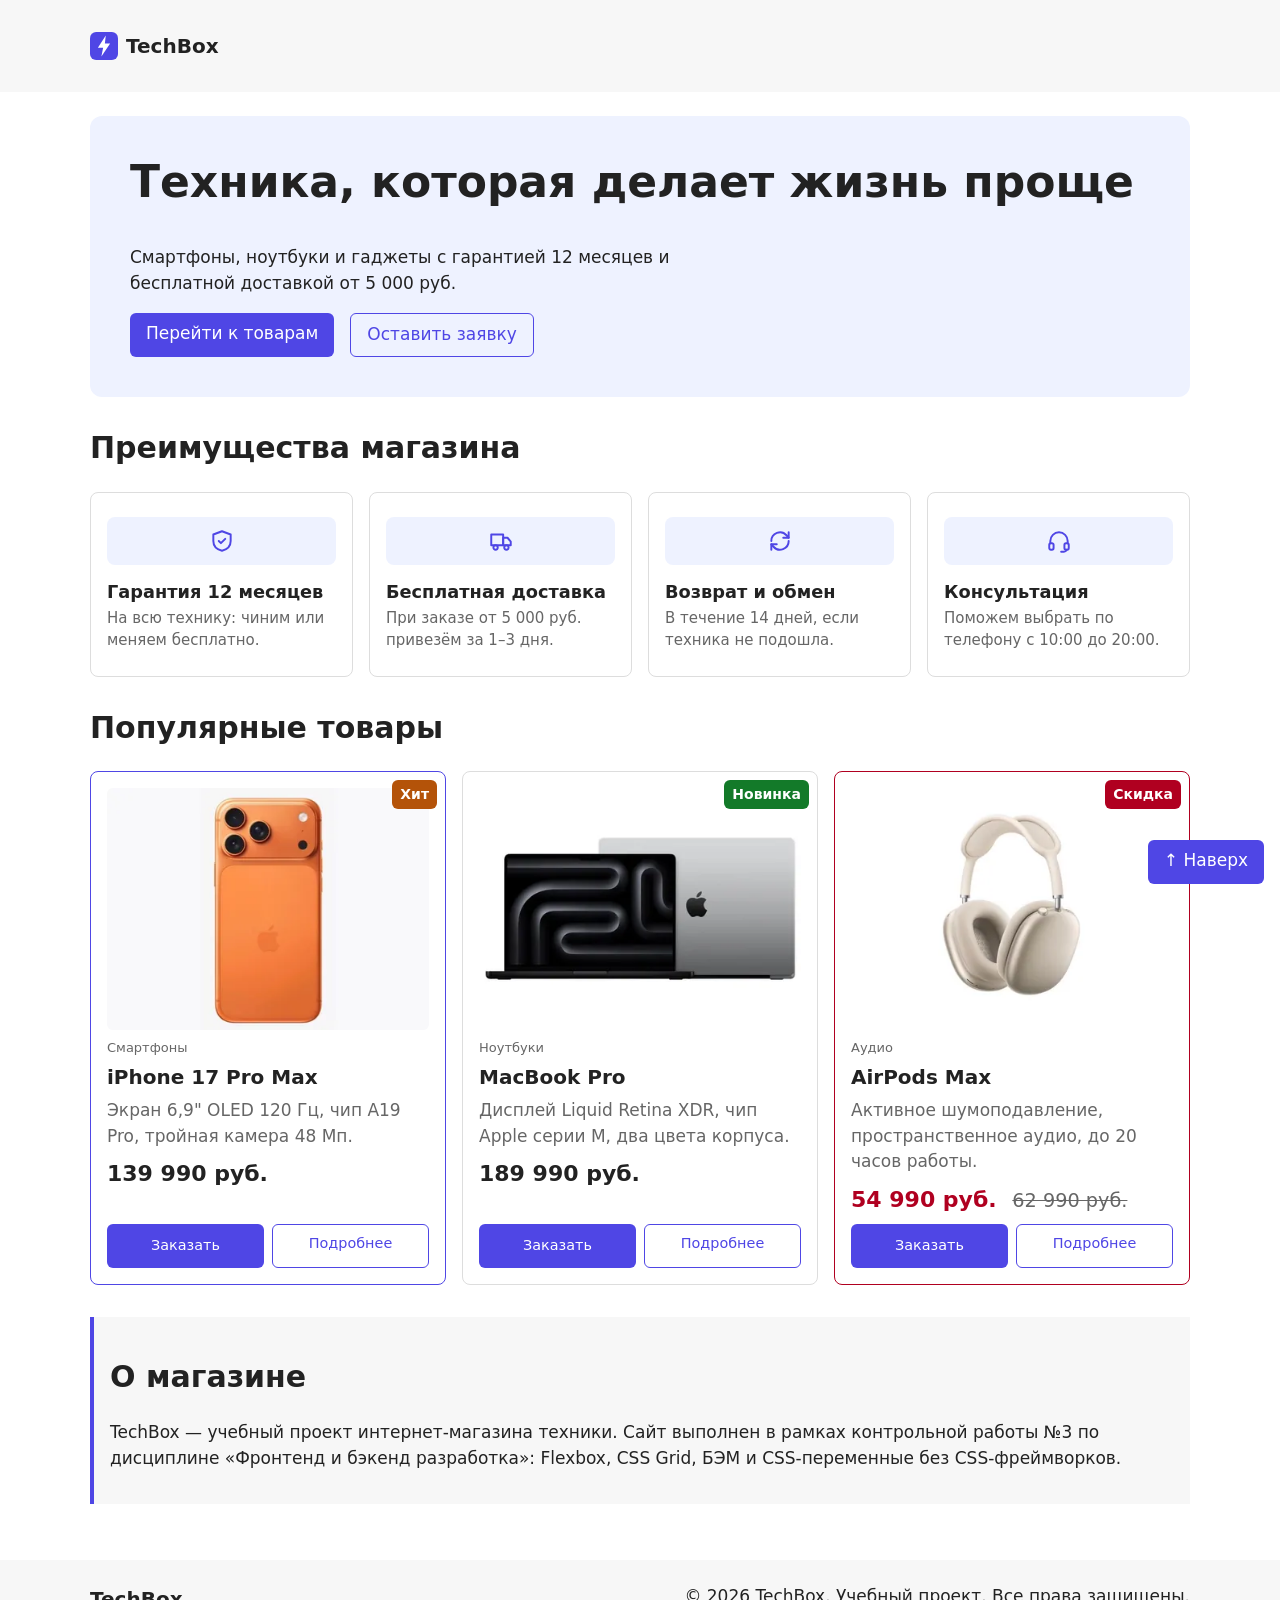
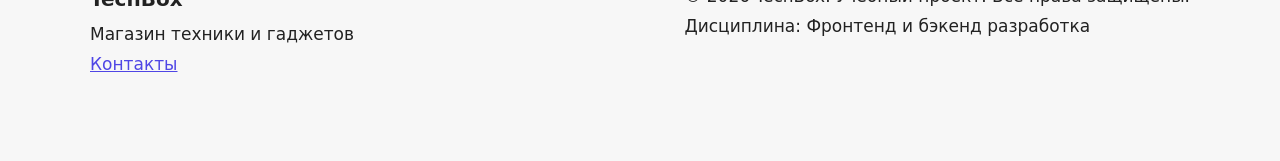
==== index.html @ ca40cb0a "Добавить интерактивный магазин для контрольной работы 4" ====
<!DOCTYPE html>
<html lang="ru">
<head>
  <meta charset="UTF-8">
  <meta name="viewport" content="width=device-width, initial-scale=1.0">
  <meta name="description" content="TechBox — учебный интернет-магазин техники и гаджетов: смартфоны, ноутбуки, аудио и умные устройства.">
  <title>TechBox — магазин техники и гаджетов</title>
  <link rel="icon" href="images/logo.svg" type="image/svg+xml">
  <link rel="stylesheet" href="css/style.css">
  <link rel="stylesheet" href="css/responsive.css">
  <script src="js/data.js" defer></script>
  <script src="js/main.js" defer></script>
  <script src="js/catalog.js" defer></script>
  <script src="js/cart.js" defer></script>
</head>
<body>
  <a class="skip-link" href="#main">Перейти к основному содержимому</a>
  <header class="site-header">
    <div class="site-header__inner">
      <a class="site-header__logo" href="index.html">
        <img class="site-header__logo-image" src="images/logo.svg" alt="" width="28" height="28">
        TechBox
      </a>
      <details class="site-menu">
        <summary class="site-menu__toggle">
          <span class="site-menu__icon" aria-hidden="true"></span>
          <span>Меню</span>
        </summary>
        <nav class="site-nav" aria-label="Основная навигация">
          <ul class="site-nav__list">
            <li class="site-nav__item">
              <a class="site-nav__link site-nav__link--active" href="index.html" aria-current="page">Главная</a>
            </li>
            <li class="site-nav__item">
              <a class="site-nav__link" href="catalog.html">Каталог</a>
            </li>
            <li class="site-nav__item">
              <a class="site-nav__link" href="order.html">Заявка</a>
            </li>
            <li class="site-nav__item">
              <a class="site-nav__link" href="contacts.html">Контакты</a>
            </li>
            <li class="site-nav__item">
              <a class="site-nav__link" href="index.html#advantages">Преимущества</a>
            </li>
            <li class="site-nav__item">
              <a class="site-nav__link" href="index.html#popular">Популярные товары</a>
            </li>
            <li class="site-nav__item">
              <a class="site-nav__link" href="index.html#contacts">Обратная связь</a>
            </li>
          <li class="site-nav__item"><a class="site-nav__link" href="cart.html">Корзина <span data-cart-count></span></a></li>
          </ul>
        </nav>
      </details>
    </div>
  </header>

  <main class="page" id="main" tabindex="-1">
    <section class="hero">
      <h1 class="hero__title">Техника, которая делает жизнь проще</h1>
      <p class="hero__text">
        Смартфоны, ноутбуки и гаджеты с гарантией 12 месяцев
        и бесплатной доставкой от 5&nbsp;000&nbsp;руб.
      </p>
      <div class="hero__actions">
        <a class="button button--primary" href="#popular">Перейти к товарам</a>
        <a class="button button--secondary" href="order.html">Оставить заявку</a>
      </div>
    </section>

    <section class="section" id="advantages">
      <h2 class="section__title">Преимущества магазина</h2>
      <ul class="advantages-list">
        <li class="advantages-list__item">
          <span class="advantages-list__icon">
            <svg class="advantages-list__icon-image" width="26" height="26" viewBox="0 0 24 24" fill="none" stroke="currentColor" stroke-width="1.8" stroke-linecap="round" stroke-linejoin="round" aria-hidden="true"><path d="M12 3 4 6v6c0 4.5 3.2 7.8 8 9 4.8-1.2 8-4.5 8-9V6l-8-3z"/><path d="m9 12 2 2 4-4"/></svg>
          </span>
          <h3 class="advantages-list__title">Гарантия 12 месяцев</h3>
          <p class="advantages-list__text">На всю технику: чиним или меняем бесплатно.</p>
        </li>
        <li class="advantages-list__item">
          <span class="advantages-list__icon">
            <svg class="advantages-list__icon-image" width="26" height="26" viewBox="0 0 24 24" fill="none" stroke="currentColor" stroke-width="1.8" stroke-linecap="round" stroke-linejoin="round" aria-hidden="true"><path d="M3 6h11v10H3z"/><path d="M14 9h4l3 3.5V16h-7z"/><circle cx="7" cy="18" r="2"/><circle cx="17" cy="18" r="2"/></svg>
          </span>
          <h3 class="advantages-list__title">Бесплатная доставка</h3>
          <p class="advantages-list__text">При заказе от 5&nbsp;000&nbsp;руб. привезём за 1–3 дня.</p>
        </li>
        <li class="advantages-list__item">
          <span class="advantages-list__icon">
            <svg class="advantages-list__icon-image" width="26" height="26" viewBox="0 0 24 24" fill="none" stroke="currentColor" stroke-width="1.8" stroke-linecap="round" stroke-linejoin="round" aria-hidden="true"><path d="M4 12a8 8 0 0 1 14-5.3L20 9"/><path d="M20 4v5h-5"/><path d="M20 12a8 8 0 0 1-14 5.3L4 15"/><path d="M4 20v-5h5"/></svg>
          </span>
          <h3 class="advantages-list__title">Возврат и обмен</h3>
          <p class="advantages-list__text">В течение 14 дней, если техника не подошла.</p>
        </li>
        <li class="advantages-list__item">
          <span class="advantages-list__icon">
            <svg class="advantages-list__icon-image" width="26" height="26" viewBox="0 0 24 24" fill="none" stroke="currentColor" stroke-width="1.8" stroke-linecap="round" stroke-linejoin="round" aria-hidden="true"><path d="M4 14v-2a8 8 0 0 1 16 0v2"/><rect x="3" y="14" width="4" height="6" rx="1.5"/><rect x="17" y="14" width="4" height="6" rx="1.5"/><path d="M19 20c0 1.5-2 2-5 2"/></svg>
          </span>
          <h3 class="advantages-list__title">Консультация</h3>
          <p class="advantages-list__text">Поможем выбрать по телефону с 10:00 до 20:00.</p>
        </li>
      </ul>
    </section>

    <section class="section" id="popular">
      <h2 class="section__title">Популярные товары</h2>
      <div class="products-grid">
        <article class="product-card product-card--featured">
          <span class="product-card__badge product-card__badge--hit">Хит</span>
          <picture>
              <source type="image/webp" srcset="images/product-1-400.webp 400w, images/product-1-800.webp 800w" sizes="(min-width: 1148px) 332px, (min-width: 1024px) calc((100vw - 164px) / 3), (min-width: 640px) calc((100vw - 112px) / 2), calc(100vw - 66px)">
              <img class="product-card__image" src="images/product-1-800.jpg" srcset="images/product-1-400.jpg 400w, images/product-1-800.jpg 800w" sizes="(min-width: 1148px) 332px, (min-width: 1024px) calc((100vw - 164px) / 3), (min-width: 640px) calc((100vw - 112px) / 2), calc(100vw - 66px)" alt="iPhone 17 Pro Max" width="800" height="600" decoding="async" loading="lazy">
            </picture>
          <p class="product-card__category">Смартфоны</p>
          <h3 class="product-card__title">iPhone 17 Pro Max</h3>
          <p class="product-card__description">Экран 6,9" OLED 120 Гц, чип A19 Pro, тройная камера 48 Мп.</p>
          <p class="product-card__price">139&nbsp;990&nbsp;руб.</p>
          <div class="product-card__actions">
            <button class="button button--primary product-card__button" type="button" data-product="iPhone 17 Pro Max">
              Заказать
            </button>
            <a class="button button--secondary product-card__link" href="product.html">Подробнее</a>
          </div>
        </article>
        <article class="product-card">
          <span class="product-card__badge product-card__badge--new">Новинка</span>
          <picture>
              <source type="image/webp" srcset="images/product-2-400.webp 400w, images/product-2-800.webp 800w" sizes="(min-width: 1148px) 332px, (min-width: 1024px) calc((100vw - 164px) / 3), (min-width: 640px) calc((100vw - 112px) / 2), calc(100vw - 66px)">
              <img class="product-card__image" src="images/product-2-800.jpg" srcset="images/product-2-400.jpg 400w, images/product-2-800.jpg 800w" sizes="(min-width: 1148px) 332px, (min-width: 1024px) calc((100vw - 164px) / 3), (min-width: 640px) calc((100vw - 112px) / 2), calc(100vw - 66px)" alt="MacBook Pro" width="800" height="600" decoding="async" loading="lazy">
            </picture>
          <p class="product-card__category">Ноутбуки</p>
          <h3 class="product-card__title">MacBook Pro</h3>
          <p class="product-card__description">Дисплей Liquid Retina XDR, чип Apple серии M, два цвета корпуса.</p>
          <p class="product-card__price">189&nbsp;990&nbsp;руб.</p>
          <div class="product-card__actions">
            <button class="button button--primary product-card__button" type="button" data-product="MacBook Pro">
              Заказать
            </button>
            <a class="button button--secondary product-card__link" href="product-2.html">Подробнее</a>
          </div>
        </article>
        <article class="product-card product-card--discount">
          <span class="product-card__badge product-card__badge--sale">Скидка</span>
          <picture>
              <source type="image/webp" srcset="images/product-3-400.webp 400w, images/product-3-800.webp 800w" sizes="(min-width: 1148px) 332px, (min-width: 1024px) calc((100vw - 164px) / 3), (min-width: 640px) calc((100vw - 112px) / 2), calc(100vw - 66px)">
              <img class="product-card__image" src="images/product-3-800.jpg" srcset="images/product-3-400.jpg 400w, images/product-3-800.jpg 800w" sizes="(min-width: 1148px) 332px, (min-width: 1024px) calc((100vw - 164px) / 3), (min-width: 640px) calc((100vw - 112px) / 2), calc(100vw - 66px)" alt="AirPods Max" width="800" height="600" decoding="async" loading="lazy">
            </picture>
          <p class="product-card__category">Аудио</p>
          <h3 class="product-card__title">AirPods Max</h3>
          <p class="product-card__description">Активное шумоподавление, пространственное аудио, до 20 часов работы.</p>
          <p class="product-card__price">54&nbsp;990&nbsp;руб. <span class="product-card__price-old">62&nbsp;990&nbsp;руб.</span></p>
          <div class="product-card__actions">
            <button class="button button--primary product-card__button" type="button" data-product="AirPods Max">
              Заказать
            </button>
            <a class="button button--secondary product-card__link" href="product-3.html">Подробнее</a>
          </div>
        </article>
      </div>
    </section>

    <aside class="aside-info">
      <h2 class="aside-info__title">О магазине</h2>
      <p class="aside-info__text">
        TechBox — учебный проект интернет-магазина техники. Сайт выполнен
        в рамках контрольной работы №3 по дисциплине «Фронтенд и бэкенд разработка»:
        Flexbox, CSS Grid, БЭМ и CSS-переменные без CSS-фреймворков.
      </p>
    </aside>
  </main>

  <footer class="site-footer" id="contacts">
    <div class="site-footer__inner">
      <div class="site-footer__info">
        <p class="site-footer__title">TechBox</p>
        <p class="site-footer__text">Магазин техники и гаджетов</p>
        <p class="site-footer__text"><a class="site-footer__link" href="contacts.html">Контакты</a></p>
      </div>
      <div class="site-footer__copy">
        <p class="site-footer__text">&copy; 2026 TechBox. Учебный проект. Все права защищены.</p>
        <p class="site-footer__text">Дисциплина: Фронтенд и бэкенд разработка</p>
      </div>
    </div>
  </footer>

  <a class="to-top" href="#">&uarr; Наверх</a>

  <dialog class="order-dialog" id="order-dialog" aria-labelledby="order-dialog-title">
    <h2 class="order-dialog__title" id="order-dialog-title">Оформление заявки</h2>
    <form class="order-form" id="order-form" action="#" method="post" novalidate>
      <input id="selected-product" name="selected-product" type="hidden">

      <div class="order-form__field">
        <label class="order-form__label" for="order-name">Имя</label>
        <input class="order-form__input" id="order-name" name="name" type="text"
          placeholder="Введите ваше имя" minlength="2" autocomplete="given-name" required>
      </div>

      <div class="order-form__field">
        <label class="order-form__label" for="order-email">E-mail</label>
        <input class="order-form__input" id="order-email" name="email" type="email"
          placeholder="example@mail.ru" autocomplete="email" required>
      </div>

      <div class="order-form__field">
        <label class="order-form__label" for="order-phone">Телефон</label>
        <input class="order-form__input" id="order-phone" name="phone" type="tel" inputmode="tel" autocomplete="tel" aria-describedby="phone-hint"
          placeholder="+7 (900) 000-00-00" pattern="^\+7 \(\d{3}\) \d{3}-\d{2}-\d{2}$" required>
        <small class="order-form__hint" id="phone-hint">Формат: +7 (900) 000-00-00</small>
      </div>

      <div class="order-form__field">
        <label class="order-form__label" for="order-date">Дата связи</label>
        <input class="order-form__input" id="order-date" name="date" type="date">
      </div>

      <div class="order-form__field">
        <label class="order-form__label" for="order-topic">Тема заявки</label>
        <select class="order-form__select" id="order-topic" name="topic" required>
          <option value="">Выберите тему</option>
          <option value="product">Заказ товара</option>
          <option value="consultation">Консультация</option>
          <option value="delivery">Доставка</option>
        </select>
      </div>

      <div class="order-form__field order-form__field--wide">
        <label class="order-form__label" for="order-comment">Комментарий</label>
        <textarea class="order-form__textarea" id="order-comment" name="comment" rows="4"
          placeholder="Укажите дополнительную информацию"></textarea>
      </div>

      <div class="order-form__field order-form__field--checkbox">
        <label class="order-form__label" for="order-agreement">
          <input class="order-form__checkbox" id="order-agreement" name="agreement" type="checkbox" required>
          Я согласен на обработку данных
        </label>
      </div>

      <div class="order-form__actions">
        <button class="button button--secondary" type="button" id="close-order-dialog">
          Закрыть
        </button>
        <button class="button button--primary" type="submit">
          Отправить заявку
        </button>
      </div>
    </form>
  </dialog>

  <p class="success-message" id="success-message" role="status" hidden>Форма проверена. Учебный проект: данные не отправляются на сервер.</p>
</body>
</html>
---- css/style.css ----
/* ===============================
   1. Переменные проекта
   =============================== */
:root {
  /* Основные цвета проекта */
  --color-bg: #ffffff;
  --color-text: #222222;
  --color-muted: #666666;
  --color-primary: #4f46e5;
  --color-primary-dark: #3730a3;
  --color-border: #dddddd;
  --color-surface: #f7f7f7;
  --color-surface-accent: #eef2ff;
  --color-danger: #b00020;
  --color-success: #137a29;
  --color-success-bg: #eefaf0;
  --color-hit: #b45309;
  --color-white: #ffffff;

  /* Отступы */
  --space-xs: 4px;
  --space-sm: 8px;
  --space-md: 16px;
  --space-lg: 24px;
  --space-xl: 32px;

  /* Скругления */
  --radius-sm: 6px;
  --radius-md: 8px;
  --radius-lg: 12px;

  /* Размеры */
  --container-width: 1100px;

  /* Шрифт */
  --font-family-base: system-ui, -apple-system, "Segoe UI", Roboto, Arial, sans-serif;

  /* Слои (z-index) */
  --z-badge: 5;
  --z-sticky: 10;
  --z-fixed: 50;
}

/* ===============================
   2. Базовые стили
   =============================== */
html {
  scroll-behavior: smooth;
}

* {
  box-sizing: border-box;
}

body {
  display: flex;
  flex-direction: column;
  min-height: 100vh;
  margin: 0;
  font-family: var(--font-family-base);
  line-height: 1.5;
  color: var(--color-text);
  background-color: var(--color-bg);
}

img {
  max-width: 100%;
  height: auto;
}

a {
  color: var(--color-primary);
}

a:hover {
  color: var(--color-primary-dark);
}

a:focus-visible {
  outline: 2px solid var(--color-primary);
  outline-offset: 3px;
}

:target {
  outline: 2px dashed var(--color-primary);
  outline-offset: 4px;
}

/* ===============================
   3. Общие блоки интерфейса
   =============================== */

/* Блок button */
.button {
  display: inline-block;
  padding: var(--space-sm) var(--space-md);
  border: none;
  border-radius: var(--radius-sm);
  font: inherit;
  text-decoration: none;
  cursor: pointer;
}

.button--primary {
  color: var(--color-white);
  background-color: var(--color-primary);
}

.button--primary:hover {
  color: var(--color-white);
  background-color: var(--color-primary-dark);
}

.button--secondary {
  color: var(--color-primary);
  background-color: transparent;
  border: 1px solid var(--color-primary);
}

.button--secondary:hover {
  color: var(--color-white);
  background-color: var(--color-primary);
}

.button:focus-visible {
  outline: 2px solid var(--color-primary);
  outline-offset: 3px;
}

.button:disabled,
.button--disabled {
  opacity: 0.6;
  cursor: not-allowed;
}

/* Блок breadcrumbs */
.breadcrumbs {
  max-width: var(--container-width);
  margin: 0 auto var(--space-md);
  font-size: 14px;
  color: var(--color-muted);
}

.breadcrumbs__link {
  color: var(--color-primary);
}

.breadcrumbs__separator {
  margin: 0 var(--space-sm);
  color: var(--color-muted);
}

/* ===============================
   4. Компоненты страницы
   =============================== */

/* Блок site-header */
.site-header {
  background-color: var(--color-surface);
}

.site-header__inner {
  padding: var(--space-lg);
}

.site-header__logo {
  display: inline-flex;
  align-items: center;
  gap: var(--space-sm);
  font-size: 20px;
  font-weight: 700;
  color: var(--color-text);
  text-decoration: none;
}

.site-header__logo-image {
  display: block;
}

/* Блок site-nav */
.site-nav__list {
  display: flex;
  flex-wrap: wrap;
  justify-content: space-between;
  align-items: center;
  gap: var(--space-md);
  padding: 0;
  margin: var(--space-md) 0 0;
  list-style: none;
}

.site-nav__link {
  display: inline-block;
  padding: var(--space-sm) var(--space-md);
  color: var(--color-primary);
  text-decoration: none;
  border-radius: var(--radius-sm);
}

.site-nav__link:hover {
  color: var(--color-white);
  background-color: var(--color-primary);
}

.site-nav__link:focus-visible {
  outline: 2px solid var(--color-primary);
  outline-offset: 3px;
}

.site-nav__link--active {
  color: var(--color-white);
  background-color: var(--color-primary);
}

/* Блок page (основное содержимое страницы) */
.page {
  flex: 1;
  padding: var(--space-lg);
}

/* Блок site-footer */
.site-footer {
  padding: var(--space-lg);
  background-color: var(--color-surface);
}

.site-footer__inner {
  display: flex;
  flex-wrap: wrap;
  justify-content: space-between;
  gap: var(--space-lg);
  max-width: var(--container-width);
  margin: 0 auto;
}

.site-footer__title {
  margin: 0 0 var(--space-sm);
  font-size: 20px;
  font-weight: 700;
}

.site-footer__text {
  margin: 0 0 var(--space-xs);
}


/* Блок hero */
.hero {
  max-width: var(--container-width);
  margin: 0 auto var(--space-xl);
  padding: var(--space-xl) var(--space-lg);
  background-color: var(--color-surface-accent);
  border-radius: var(--radius-lg);
}

.hero__actions {
  display: flex;
  flex-wrap: wrap;
  gap: var(--space-md);
}

/* Блок section */
.section {
  max-width: var(--container-width);
  margin: 0 auto var(--space-xl);
}

.section__title {
  margin-top: 0;
}

/* Блок advantages-list */
.advantages-list {
  display: grid;
  grid-template-columns: repeat(4, 1fr);
  gap: var(--space-md);
  margin: 0;
  padding: 0;
  list-style: none;
}

.advantages-list__item {
  padding: var(--space-lg) var(--space-md);
  border: 1px solid var(--color-border);
  border-radius: var(--radius-md);
  background-color: var(--color-bg);
}

.advantages-list__item:hover {
  border-color: var(--color-primary);
}

.advantages-list__icon {
  display: flex;
  align-items: center;
  justify-content: center;
  width: 100%;
  height: 48px;
  margin-bottom: var(--space-md);
  border-radius: var(--radius-md);
  color: var(--color-primary);
  background-color: var(--color-surface-accent);
}

.advantages-list__icon-image {
  display: block;
}

.advantages-list__title {
  margin: 0 0 var(--space-xs);
  font-size: 16px;
}

.advantages-list__text {
  margin: 0;
  font-size: 14px;
  color: var(--color-muted);
}

/* Блок products-grid */
.products-grid {
  display: grid;
  grid-template-columns: repeat(3, 1fr);
  gap: var(--space-lg);
}

/* Блок product-card.
   position: relative делает карточку контейнером для абсолютного бейджа. */
.product-card {
  position: relative;
  display: flex;
  flex-direction: column;
  gap: var(--space-sm);
  padding: var(--space-md);
  border: 1px solid var(--color-border);
  border-radius: var(--radius-md);
  background-color: var(--color-bg);
}

.product-card:hover {
  border-color: var(--color-primary);
}

.product-card--featured {
  border-color: var(--color-primary);
}

.product-card--discount {
  border-color: var(--color-danger);
}

.product-card__image {
  display: block;
  width: 100%;
  border-radius: var(--radius-sm);
}

.product-card__category {
  margin: 0;
  font-size: 13px;
  color: var(--color-muted);
}

.product-card__title {
  margin: 0;
  color: var(--color-text);
}

.product-card__description {
  margin: 0;
  color: var(--color-muted);
}

.product-card__price {
  margin: 0;
  font-weight: 700;
}

.product-card--discount .product-card__price {
  color: var(--color-danger);
}

.product-card__price-old {
  margin-left: var(--space-sm);
  font-weight: 400;
  color: var(--color-muted);
  text-decoration: line-through;
}

.product-card__actions {
  display: flex;
  flex-wrap: wrap;
  gap: var(--space-sm);
  margin-top: auto;
}

/* Бейдж: position: absolute внутри карточки */
.product-card__badge {
  position: absolute;
  top: var(--space-sm);
  right: var(--space-sm);
  z-index: var(--z-badge);
  padding: var(--space-xs) var(--space-sm);
  border-radius: var(--radius-sm);
  font-size: 14px;
  font-weight: 700;
  color: var(--color-white);
}

.product-card__badge--hit {
  background-color: var(--color-hit);
}

.product-card__badge--new {
  background-color: var(--color-success);
}

.product-card__badge--sale {
  background-color: var(--color-danger);
}

/* Блок aside-info */
.aside-info {
  max-width: var(--container-width);
  margin: 0 auto var(--space-xl);
  padding: var(--space-md);
  border-left: 4px solid var(--color-primary);
  background-color: var(--color-surface);
}

/* Блок catalog-layout */
.catalog-layout {
  max-width: var(--container-width);
  margin: 0 auto var(--space-xl);
  display: grid;
  grid-template-columns: 260px 1fr;
  grid-template-areas: "filters products";
  gap: var(--space-lg);
}

/* Блок catalog-filters.
   position: sticky удерживает фильтры на экране при прокрутке каталога. */
.catalog-filters {
  grid-area: filters;
  position: sticky;
  top: var(--space-md);
  z-index: var(--z-sticky);
  align-self: start;
  padding: var(--space-md);
  border: 1px solid var(--color-border);
  border-radius: var(--radius-md);
  background-color: var(--color-surface);
}

.catalog-filters__title {
  margin-top: 0;
}

/* Блок catalog-products */
.catalog-products {
  grid-area: products;
}

.catalog-products__title {
  margin-top: 0;
}

/* Блок filters-form */
.filters-form {
  display: grid;
  gap: var(--space-md);
}

.filters-form__group {
  margin: 0;
  padding: var(--space-md);
  border: 1px solid var(--color-border);
  border-radius: var(--radius-sm);
}

.filters-form__legend {
  font-weight: 700;
}

.filters-form__label {
  display: block;
  margin-bottom: var(--space-sm);
}

.filters-form__input {
  width: 100%;
  padding: 8px 10px;
  border: 1px solid var(--color-border);
  border-radius: var(--radius-sm);
  font: inherit;
}

/* Блок product-detail (страница товара: изображение + информация) */
.product-detail {
  max-width: var(--container-width);
  margin: 0 auto var(--space-xl);
  display: grid;
  grid-template-columns: 1fr 1fr;
  gap: var(--space-xl);
}

.product-detail__image {
  display: block;
  width: 100%;
  border: 1px solid var(--color-border);
  border-radius: var(--radius-md);
}

.product-detail__category {
  margin: 0 0 var(--space-xs);
  font-size: 14px;
  color: var(--color-muted);
}

.product-detail__title {
  margin-top: 0;
}

.product-detail__price {
  margin: var(--space-md) 0;
  font-size: 28px;
  font-weight: 700;
}

.product-detail__price-old {
  margin-left: var(--space-sm);
  font-size: 20px;
  font-weight: 400;
  color: var(--color-muted);
  text-decoration: line-through;
}

.product-detail__actions {
  display: flex;
  flex-wrap: wrap;
  gap: var(--space-md);
}

/* Блок product-table (таблица характеристик) */
.product-table {
  width: 100%;
  border-collapse: collapse;
}

.product-table__caption {
  margin-bottom: var(--space-sm);
  font-weight: 700;
  text-align: left;
}

.product-table__head-cell {
  padding: var(--space-sm) var(--space-md);
  border: 1px solid var(--color-border);
  text-align: left;
  color: var(--color-white);
  background-color: var(--color-primary);
}

.product-table__row-head,
.product-table__cell {
  padding: var(--space-sm) var(--space-md);
  border: 1px solid var(--color-border);
  text-align: left;
}

.product-table__row-head {
  width: 40%;
  background-color: var(--color-surface);
}

.product-table__row:hover .product-table__row-head,
.product-table__row:hover .product-table__cell {
  background-color: var(--color-surface-accent);
}

/* Блок contact-list */
.contact-list {
  padding-left: var(--space-lg);
}

.contact-list__item {
  margin-bottom: var(--space-xs);
}

/* Блок contact-map (карта на странице контактов) */
.contact-map {
  display: block;
  width: 100%;
  height: 400px;
  border: 0;
  border-radius: var(--radius-md);
  background-color: var(--color-border);
}

/* Блок to-top: кнопка «Наверх», position: fixed */
.to-top {
  position: fixed;
  right: var(--space-lg);
  bottom: var(--space-lg);
  z-index: var(--z-fixed);
  padding: var(--space-sm) var(--space-md);
  color: var(--color-white);
  background-color: var(--color-primary);
  border-radius: var(--radius-sm);
  text-decoration: none;
}

.to-top:hover {
  color: var(--color-white);
  background-color: var(--color-primary-dark);
}

.to-top:focus-visible {
  outline: 2px solid var(--color-primary);
  outline-offset: 3px;
}

/* ===============================
   5. Форма и модальное окно
   =============================== */

/* Блок order-dialog */
.order-dialog {
  width: min(100% - 32px, 560px);
  padding: var(--space-lg);
  border: none;
  border-radius: var(--radius-lg);
}

.order-dialog::backdrop {
  background-color: rgba(0, 0, 0, 0.5);
}

.order-dialog__title {
  margin-top: 0;
}

/* Блок order-page (страница заявки) */
.order-page {
  max-width: 640px;
  margin: 0 auto var(--space-xl);
}

/* Блок order-form */
.order-form__field {
  margin-bottom: var(--space-md);
}

.order-form__label {
  display: block;
  margin-bottom: var(--space-xs);
}

.order-form__input,
.order-form__select,
.order-form__textarea {
  width: 100%;
  padding: 10px 12px;
  border: 1px solid var(--color-border);
  border-radius: var(--radius-sm);
  font: inherit;
}

/* Поле с ошибкой: правило стоит после правил полей, иначе они перебьют красную рамку */
[aria-invalid="true"] {
  border-color: var(--color-danger);
}

.order-form__hint {
  display: block;
  margin-top: var(--space-xs);
  color: var(--color-muted);
}

.order-form__input:hover,
.order-form__select:hover,
.order-form__textarea:hover {
  border-color: var(--color-primary);
}

.order-form__input:focus-visible,
.order-form__select:focus-visible,
.order-form__textarea:focus-visible,
.order-form__checkbox:focus-visible {
  outline: 2px solid var(--color-primary);
  outline-offset: 3px;
}

.order-form__actions {
  display: flex;
  gap: var(--space-md);
  margin-top: var(--space-lg);
}

/* Блок success-message */
.success-message {
  width: 100%;
  max-width: var(--container-width);
  margin: var(--space-lg) auto;
  padding: var(--space-md);
  border-left: 4px solid var(--color-success);
  background-color: var(--color-success-bg);
}

/* Интерактивные элементы КР №4 */
.filters-form { display: grid; gap: 0.8rem; }
.product-card__actions { flex-wrap: wrap; gap: 0.5rem; }
.product-card__actions .button { font-size: 0.9rem; }
.cart-row { display: flex; align-items: center; justify-content: space-between; gap: 1rem; border-bottom: 1px solid #d4dce4; padding: 0.75rem 0; }
.cart-total { font-size: 1.25rem; font-weight: 700; }
.form-message { color: #a51c1c; }
.form-message:empty { display: none; }
[hidden] { display: none !important; }
@media (max-width: 480px) { .cart-row { align-items: flex-start; flex-direction: column; } }
---- css/responsive.css ----
/* КР №3: мобильная версия — база, расширения добавляются через min-width. */
[hidden] { display: none !important; }
html { scroll-padding-top: 1rem; }
body { overflow-wrap: anywhere; font-size: clamp(1rem, .95rem + .2vw, 1.0625rem); }
h1, h2, h3 { line-height: 1.25; text-wrap: balance; }
p, li { text-wrap: pretty; }
h1 { font-size: clamp(1.75rem, 1.25rem + 2vw, 2.5rem); }
h2 { font-size: clamp(1.375rem, 1.125rem + 1vw, 1.875rem); }
h3 { font-size: clamp(1.125rem, 1rem + .5vw, 1.375rem); }
.product-card__title { font-size: clamp(1.125rem, 1rem + .35vw, 1.25rem); }
.product-card__price { font-size: clamp(1.125rem, 1rem + .5vw, 1.375rem); }
.product-card__price-old, .product-detail__price-old { display: inline-block; font-size: .875em; }
.breadcrumbs { font-size: .875rem; }
.advantages-list__title { font-size: clamp(1rem, .95rem + .2vw, 1.125rem); }
.advantages-list__text { font-size: .9375rem; }
img, video { max-width: 100%; height: auto; }
picture { display: block; min-width: 0; }
:focus-visible { outline: 3px solid #3730a3; outline-offset: 4px; }
main:focus { outline-offset: -4px; }
.skip-link {
  position: fixed; top: 1rem; left: 1rem; z-index: 1000;
  max-width: calc(100% - 2rem); padding: .75rem 1rem;
  color: #fff; background: #222; border-radius: 6px;
  transform: translateY(calc(-100% - 2rem));
}
.skip-link:focus { transform: translateY(0); color: #fff; }
.site-header__inner { position: relative; max-width: 1148px; margin-inline: auto; padding: 1rem; }
.site-header__logo { min-height: 44px; }
.site-menu { margin-top: 0; }
.site-menu__toggle {
  position: absolute; top: 1rem; right: 1rem;
  display: flex; align-items: center; justify-content: center; gap: .5rem;
  min-height: 44px; padding: .5rem .75rem; border: 1px solid var(--color-border);
  border-radius: var(--radius-sm); background: var(--color-bg); cursor: pointer;
  font-size: 1rem; list-style: none;
}
.site-menu__toggle::-webkit-details-marker { display: none; }
.site-menu__toggle:hover { border-color: var(--color-primary); }
.site-menu__icon, .site-menu__icon::before, .site-menu__icon::after {
  display: block; width: 20px; height: 2px; background: currentColor;
}
.site-menu__icon { position: relative; }
.site-menu__icon::before, .site-menu__icon::after { position: absolute; content: ''; left: 0; }
.site-menu__icon::before { top: -6px; }
.site-menu__icon::after { top: 6px; }
.site-menu[open] .site-menu__icon { background: transparent; }
.site-menu[open] .site-menu__icon::before { top: 0; transform: rotate(45deg); }
.site-menu[open] .site-menu__icon::after { top: 0; transform: rotate(-45deg); }
.site-nav { clear: both; }
.site-nav__list { flex-direction: column; align-items: stretch; gap: .25rem; margin-top: .75rem; }
.site-nav__link { display: block; min-height: 44px; }
.page { width: 100%; min-width: 0; padding: 1.5rem 1rem; }
.hero { padding: 1.5rem 1rem; }
.hero__title { margin-top: 0; font-size: clamp(1.75rem, 4vw, 2.75rem); line-height: 1.2; }
.hero__text { max-width: 60ch; }
.hero__actions, .product-detail__actions, .order-form__actions { flex-direction: column; }
.button { min-height: 44px; text-align: center; }
.products-grid, .advantages-list, .product-detail { grid-template-columns: minmax(0, 1fr); }
.products-grid { gap: 1rem; }
.product-card, .product-detail__info, .catalog-products { min-width: 0; }
.product-card__image, .product-detail__image { aspect-ratio: 4 / 3; object-fit: cover; }
.product-card__actions > * { flex: 1 1 110px; }
.product-detail { gap: 1.5rem; }
.product-detail__price { font-size: clamp(1.5rem, 4vw, 1.75rem); }
.catalog-layout { grid-template-columns: minmax(0, 1fr); grid-template-areas: 'filters' 'products'; }
.catalog-filters { position: static; z-index: auto; }
.catalog-filters__title { margin-bottom: 0; font-size: 1.25rem; }
.filters-form { margin-top: 1rem; }
.filters-form__group { min-width: 0; }
.filters-form__label { display: flex; align-items: center; gap: .5rem; min-height: 44px; margin: 0; }
.filters-form input[type='checkbox'], .order-form__checkbox { width: 20px; height: 20px; flex-shrink: 0; accent-color: var(--color-primary); }
.order-form { display: grid; grid-template-columns: minmax(0, 1fr); gap: 1rem; }
.order-form__field { min-width: 0; margin: 0; }
.order-form__field--wide, .order-form__field--checkbox, .order-form__actions { grid-column: 1 / -1; }
.order-form__actions { margin-top: .5rem; }
.order-form__field--checkbox .order-form__label { display: flex; align-items: center; gap: .75rem; min-height: 44px; }
.order-form__input, .order-form__select, .order-form__textarea, .filters-form__input {
  min-width: 0; max-width: 100%; min-height: 44px; font-size: 1rem; border-color: #767676;
}
.order-form__textarea { resize: vertical; }
[aria-invalid='true'] { border: 2px solid var(--color-danger); }
.success-message:empty { display: none; }
.order-dialog { max-height: calc(100dvh - 2rem); overflow-y: auto; padding: 1.25rem; overscroll-behavior: contain; }
body:has(dialog[open]) { overflow: hidden; }
.table-wrapper { overflow-x: auto; }
/* Каждая строка — карточка «параметр / значение». Заголовки остаются в дереве доступности. */
.product-table, .product-table tbody, .product-table__row { display: block; }
.product-table thead {
  position: absolute; width: 1px; height: 1px; padding: 0; margin: -1px;
  overflow: hidden; clip-path: inset(50%); white-space: nowrap;
}
.product-table__caption { display: block; }
.product-table__row { margin-bottom: .75rem; border: 1px solid var(--color-border); border-radius: 6px; overflow: hidden; }
.product-table__row-head, .product-table__cell { display: block; width: 100%; border: 0; padding: .75rem 1rem; }
.contact-map { height: 280px; }
.site-footer { padding: 1.5rem 1rem 5rem; }
.site-footer__inner { flex-direction: column; }
.to-top { right: 1rem; bottom: 1rem; min-height: 44px; }

@media (min-width: 640px) {
  .products-grid, .advantages-list { grid-template-columns: repeat(2, minmax(0, 1fr)); }
  .hero__actions, .product-detail__actions, .order-form__actions { flex-direction: row; flex-wrap: wrap; }
  .order-form { grid-template-columns: repeat(2, minmax(0, 1fr)); }
  .order-dialog .order-form { grid-template-columns: minmax(0, 1fr); }
}
@media (min-width: 768px) {
  .site-header__inner, .page { padding: 1.5rem; }
  .hero { padding: 2.5rem; }
  .site-menu__toggle { top: 1.5rem; right: 1.5rem; }
  .product-detail { grid-template-columns: repeat(2, minmax(0, 1fr)); }
  .product-table { display: table; }
  .product-table thead { position: static; width: auto; height: auto; margin: 0; overflow: visible; clip-path: none; white-space: normal; display: table-header-group; }
  .product-table tbody { display: table-row-group; }
  .product-table__row { display: table-row; }
  .product-table__caption { display: table-caption; }
  .product-table__row-head, .product-table__cell { display: table-cell; width: auto; border: 1px solid var(--color-border); }
  .product-table__row-head { width: 40%; }
  .contact-map { height: 400px; }
  .site-footer__inner { flex-direction: row; }
}
@media (min-width: 1024px) {
  .site-menu__toggle { display: none; }
  .site-menu::details-content { content-visibility: visible; }
  .site-menu > .site-nav { display: block; }
  .site-nav__list { flex-direction: row; flex-wrap: wrap; justify-content: flex-start; }
  .site-nav__link { padding-inline: .75rem; }
  .products-grid { grid-template-columns: repeat(3, minmax(0, 1fr)); }
  .advantages-list { grid-template-columns: repeat(4, minmax(0, 1fr)); }
  .catalog-layout { grid-template-columns: 240px minmax(0, 1fr); grid-template-areas: 'filters products'; }
  .catalog-products .products-grid { grid-template-columns: repeat(2, minmax(0, 1fr)); }
  .catalog-filters { position: sticky; top: 1rem; }
}
@media (min-width: 1200px) {
  .catalog-products .products-grid { grid-template-columns: repeat(3, minmax(0, 1fr)); }
}
@media (prefers-reduced-motion: reduce) {
  html { scroll-behavior: auto; }
  *, *::before, *::after { animation-duration: .01ms !important; transition-duration: .01ms !important; }
}
@media (forced-colors: active) {
  .button, .product-card__badge { border: 1px solid ButtonText; }
}
@media print {
  .site-header, .site-footer, .to-top, .product-detail__actions { display: none; }
  .page { padding: 0; }
}
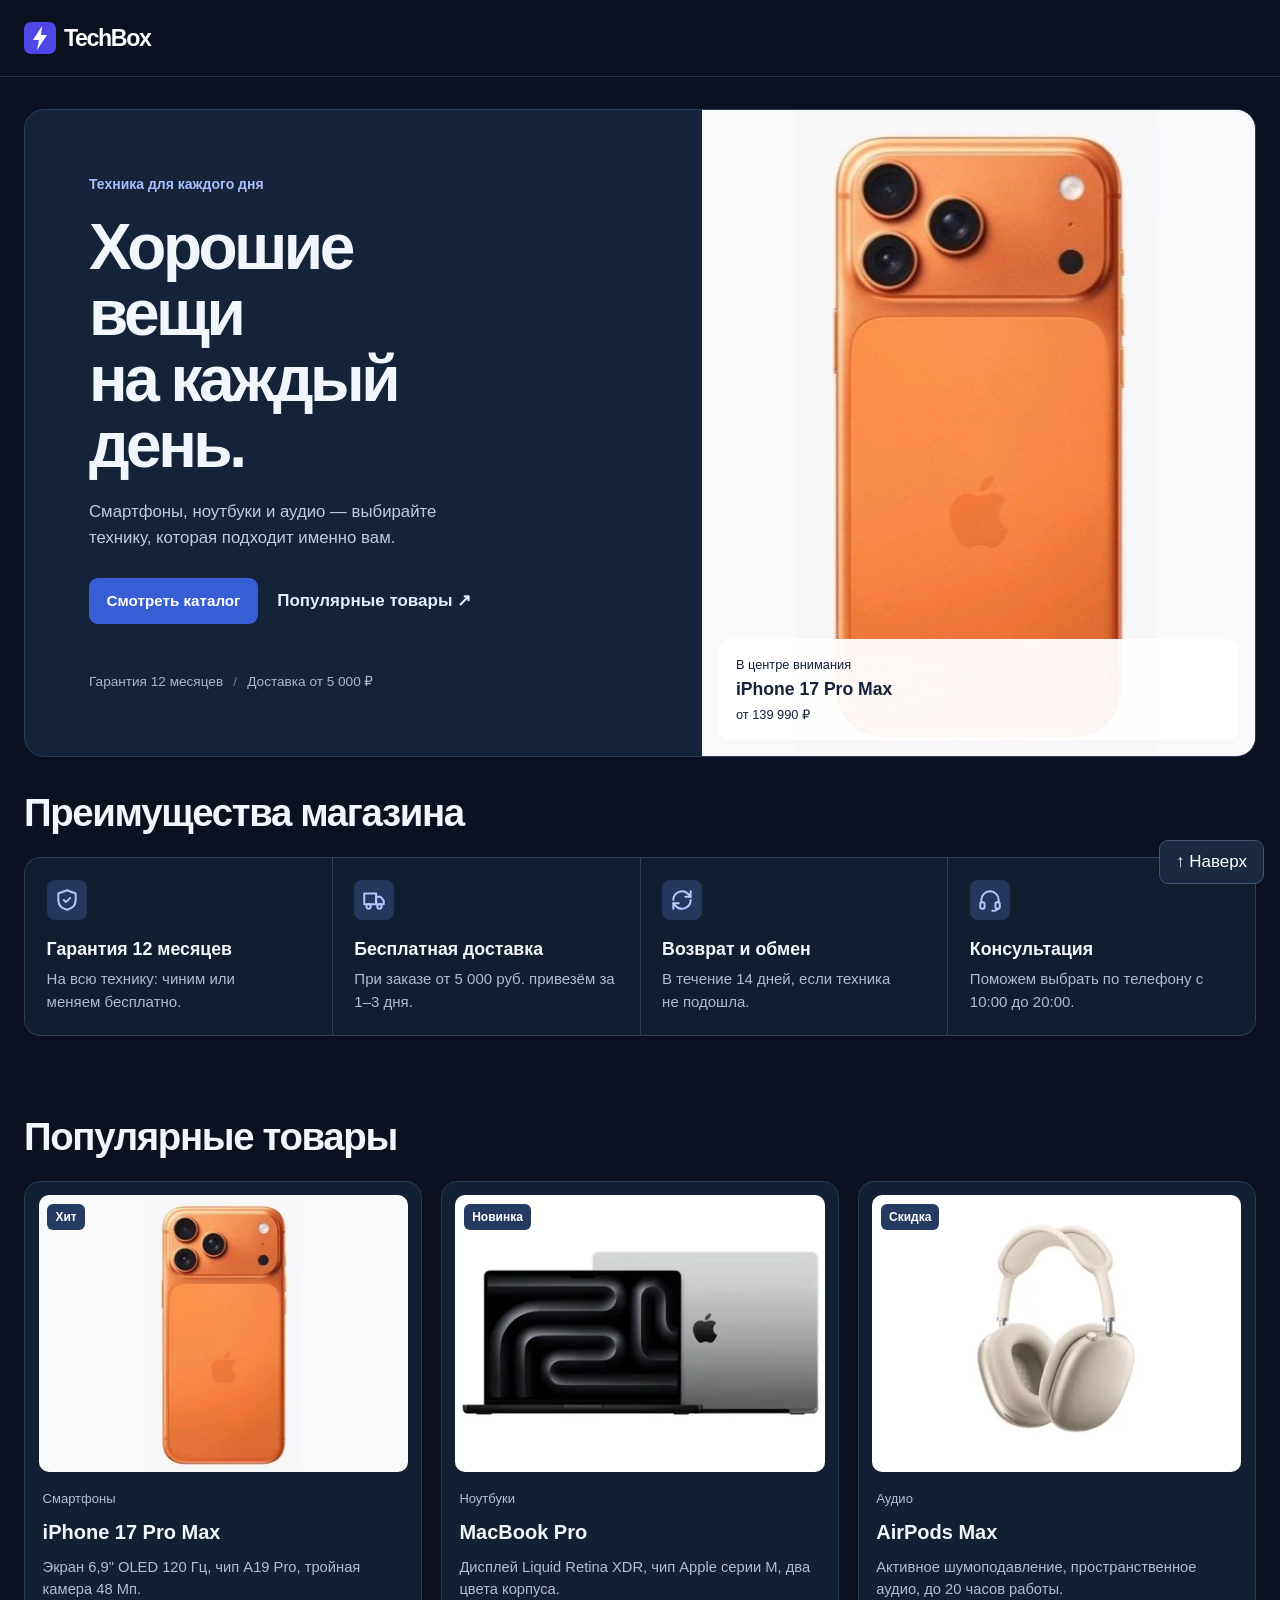
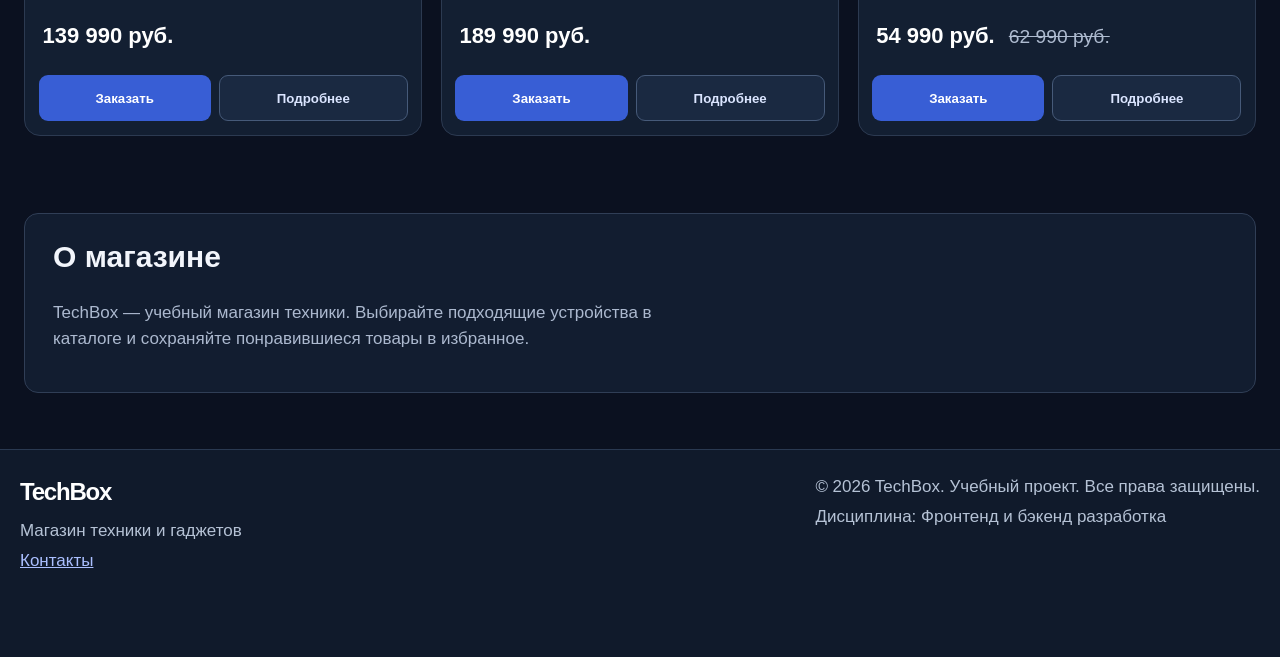
==== commit cf00f39c: "Обновить оформление магазина" ====
--- a/index.html
+++ b/index.html
@@ -8,6 +8,7 @@
   <link rel="icon" href="images/logo.svg" type="image/svg+xml">
   <link rel="stylesheet" href="css/style.css">
   <link rel="stylesheet" href="css/responsive.css">
+  <link rel="stylesheet" href="css/design.css">
   <script src="js/data.js" defer></script>
   <script src="js/main.js" defer></script>
   <script src="js/catalog.js" defer></script>
@@ -40,15 +41,6 @@
             <li class="site-nav__item">
               <a class="site-nav__link" href="contacts.html">Контакты</a>
             </li>
-            <li class="site-nav__item">
-              <a class="site-nav__link" href="index.html#advantages">Преимущества</a>
-            </li>
-            <li class="site-nav__item">
-              <a class="site-nav__link" href="index.html#popular">Популярные товары</a>
-            </li>
-            <li class="site-nav__item">
-              <a class="site-nav__link" href="index.html#contacts">Обратная связь</a>
-            </li>
           <li class="site-nav__item"><a class="site-nav__link" href="cart.html">Корзина <span data-cart-count></span></a></li>
           </ul>
         </nav>
@@ -57,16 +49,21 @@
   </header>
 
   <main class="page" id="main" tabindex="-1">
-    <section class="hero">
-      <h1 class="hero__title">Техника, которая делает жизнь проще</h1>
-      <p class="hero__text">
-        Смартфоны, ноутбуки и гаджеты с гарантией 12 месяцев
-        и бесплатной доставкой от 5&nbsp;000&nbsp;руб.
-      </p>
-      <div class="hero__actions">
-        <a class="button button--primary" href="#popular">Перейти к товарам</a>
-        <a class="button button--secondary" href="order.html">Оставить заявку</a>
-      </div>
+    <section class="hero" aria-labelledby="hero-title">
+      <div class="hero__content">
+        <p class="hero__eyebrow">Техника для каждого дня</p>
+        <h1 class="hero__title" id="hero-title">Хорошие вещи<br>на каждый день.</h1>
+        <p class="hero__text">Смартфоны, ноутбуки и аудио — выбирайте технику, которая подходит именно вам.</p>
+        <div class="hero__actions">
+          <a class="button button--primary" href="catalog.html">Смотреть каталог</a>
+          <a class="hero__link" href="#popular">Популярные товары <span aria-hidden="true">↗</span></a>
+        </div>
+        <p class="hero__note">Гарантия 12 месяцев <span aria-hidden="true"> / </span> Доставка от 5 000 ₽</p>
+      </div>
+      <a class="hero__showcase" href="product.html" aria-label="Подробнее об iPhone 17 Pro Max">
+        <img src="images/product-1-800.jpg" alt="iPhone 17 Pro Max" width="800" height="600">
+        <span class="hero__product"><span>В центре внимания</span><strong>iPhone 17 Pro Max</strong><span>от 139 990 ₽</span></span>
+      </a>
     </section>
 
     <section class="section" id="advantages">
@@ -163,9 +160,7 @@
     <aside class="aside-info">
       <h2 class="aside-info__title">О магазине</h2>
       <p class="aside-info__text">
-        TechBox — учебный проект интернет-магазина техники. Сайт выполнен
-        в рамках контрольной работы №3 по дисциплине «Фронтенд и бэкенд разработка»:
-        Flexbox, CSS Grid, БЭМ и CSS-переменные без CSS-фреймворков.
+        TechBox — учебный магазин техники. Выбирайте подходящие устройства в каталоге и сохраняйте понравившиеся товары в избранное.
       </p>
     </aside>
   </main>
--- a/css/design.css
+++ b/css/design.css
@@ -0,0 +1,123 @@
+/* Визуальная система TechBox */
+:root {
+  --color-bg: #0b1120;
+  --color-text: #f2f5fb;
+  --color-muted: #acb9cf;
+  --color-primary: #385ed5;
+  --color-primary-dark: #294ab5;
+  --color-border: #303e56;
+  --color-surface: #121d30;
+  --color-surface-accent: #192943;
+  --color-danger: #ff8585;
+  --color-success: #6dd7b0;
+  --color-success-bg: #183c35;
+  --container-width: 1240px;
+  color-scheme: dark;
+}
+body { background: var(--color-bg); color: var(--color-text); font-family: 'Avenir Next', 'Segoe UI', sans-serif; }
+:focus-visible { outline-color: #9bb3ff; }
+a { color: #aabfff; }
+a:hover { color: #d2dcff; }
+.site-header { background: #0b1120; border-bottom: 1px solid #233047; }
+.site-header__inner { max-width: 1290px; }
+.site-header__logo { color: #fff; font-weight: 800; font-size: 1.45rem; letter-spacing: -.06em; }
+.site-header__logo:hover { color: #fff; }
+.site-header__logo-image { width: 32px; height: 32px; }
+.site-nav__link { color: #bcc8d9; font-weight: 600; font-size: .92rem; }
+.site-nav__link:hover, .site-nav__link--active { background: #223453; color: #fff; }
+.site-menu__toggle { background: #162238; color: #fff; border-radius: 10px; }
+[data-cart-count] { color: #adc1ff; }
+.page { padding-top: 2rem; }
+.button { display: inline-flex; align-items: center; justify-content: center; gap: .5rem; min-height: 46px; padding: .7rem 1.1rem; border-radius: 9px; font-weight: 700; font-size: .95rem; line-height: 1.3; transition: background-color .18s, border-color .18s; }
+.button--primary { background: #385ed5; color: #fff; }
+.button--primary:hover { background: #294ab5; }
+.button--secondary { color: #dbe5ff; border: 1px solid #465a79; background: #1a2941; }
+.button--secondary:hover { color: #fff; background: #2a4165; border-color: #7292d6; }
+.hero { display: grid; overflow: hidden; padding: 0; background: #14233a; border: 1px solid #283d5c; border-radius: 20px; }
+.hero__content { padding: clamp(1.5rem, 5vw, 4.5rem); align-self: center; }
+.hero__eyebrow { color: #a9c1ff; font-size: .875rem; font-weight: 700; margin: 0 0 1.25rem; }
+.hero__title { max-width: 12ch; margin: 0; font-size: clamp(2.5rem, 5vw, 4.7rem); line-height: 1.03; letter-spacing: -.055em; }
+.hero__text { max-width: 43ch; margin: 1.3rem 0 1.75rem; color: #becbe0; font-size: 1.05rem; }
+.hero__actions { align-items: flex-start; gap: 1.2rem; }
+.hero__link { align-self: center; color: #e6edff; text-decoration: none; font-weight: 700; }
+.hero__link:hover { color: #fff; }
+.hero__note { margin: 3rem 0 0; color: #a7b8d1; font-size: .85rem; }
+.hero__note span { margin: 0 .4rem; color: #6a83aa; }
+.hero__showcase { position: relative; display: block; min-height: 300px; overflow: hidden; background: #f4f4f6; color: #16223a; }
+.hero__showcase:hover { color: #16223a; }
+.hero__showcase img { display: block; width: 100%; height: 100%; min-height: 300px; object-fit: cover; }
+.hero__product { position: absolute; right: 1rem; bottom: 1rem; left: 1rem; display: flex; flex-direction: column; gap: .15rem; padding: 1rem 1.15rem; background: rgba(255,255,255,.94); border-radius: 12px; font-size: .8rem; }
+.hero__product strong { font-size: 1.1rem; }
+.section { margin-bottom: clamp(3rem, 6vw, 5rem); }
+.section__title, .catalog-products__title { letter-spacing: -.035em; }
+.section__title { margin-bottom: 1.25rem; font-size: clamp(1.75rem, 3vw, 2.4rem); }
+.advantages-list { gap: 1px; overflow: hidden; border: 1px solid var(--color-border); border-radius: 16px; background: var(--color-border); }
+.advantages-list__item { border: 0; border-radius: 0; padding: 1.35rem; background: #121d30; }
+.advantages-list__icon { justify-content: flex-start; width: 40px; height: 40px; margin-bottom: 1.15rem; padding: 7px; color: #b5c8ff; background: #23385d; }
+.advantages-list__title { margin-bottom: .4rem; }
+.advantages-list__text { color: #aebcd1; line-height: 1.55; }
+.products-grid { gap: 1.15rem; }
+.product-card, .product-card--featured, .product-card--discount { gap: .7rem; padding: .85rem; border: 1px solid #2c3a51; border-radius: 16px; background: #131f32; }
+.product-card:hover { border-color: #5979b4; }
+.product-card__image { aspect-ratio: 4 / 3; object-fit: cover; border-radius: 10px; background: #f4f4f6; }
+.product-card__category { margin: .35rem .25rem 0; color: #aebee0; }
+.product-card__title, .product-card__description, .product-card__price { margin-inline: .25rem; }
+.product-card__description { color: #b1bed1; font-size: .92rem; line-height: 1.5; }
+.product-card__price, .product-card--discount .product-card__price { margin-top: .5rem; color: #fff; }
+.product-card__price-old { color: #aebbd0; }
+.product-card__actions { margin-top: auto; padding-top: .75rem; }
+.product-card__actions > * { flex: 1 1 auto; }
+.product-card__actions .button { font-size: .83rem; }
+.product-card__badge { top: 1.4rem; left: 1.4rem; right: auto; border-radius: 6px; font-size: .75rem; }
+.product-card__badge--hit, .product-card__badge--new, .product-card__badge--sale { color: #fff; background: #263b61; }
+.aside-info { padding: 1.5rem 1.75rem; border: 1px solid var(--color-border); border-radius: 14px; background: #121d30; }
+.aside-info__title { margin-top: 0; }
+.aside-info__text { max-width: 70ch; color: var(--color-muted); }
+.breadcrumbs, .breadcrumbs__link { color: #b4c4df; }
+.catalog-layout { gap: 1.5rem; }
+.catalog-filters { padding: 1.35rem; border-radius: 14px; background: #121d30; }
+.filters-form label, .order-form__label { color: #d7e1f2; font-size: .9rem; font-weight: 600; }
+.filters-form__input, .order-form__input, .order-form__select, .order-form__textarea { color: #f4f7ff; background: #0d1728; border: 1px solid #53617a; border-radius: 8px; padding: .7rem .8rem; }
+.filters-form__input:focus-visible, .order-form__input:focus-visible, .order-form__select:focus-visible, .order-form__textarea:focus-visible { outline-color: #9bb3ff; }
+.filters-form input[type='checkbox'], .order-form__checkbox { accent-color: #7795ff; }
+#catalog-count, #order-cart-summary { color: var(--color-muted); }
+#catalog-empty { padding: 1.5rem; border: 1px dashed #53617a; border-radius: 12px; color: #cbd8ea; }
+.product-detail__image { border: 0; border-radius: 16px; }
+.product-detail__category, .order-form__hint { color: var(--color-muted); }
+.product-detail__title { letter-spacing: -.04em; }
+.product-table__head-cell { background: #273e64; }
+.product-table__row-head { background: #162238; }
+.product-table__row:hover .product-table__row-head, .product-table__row:hover .product-table__cell { background: #203450; }
+.order-page { max-width: 760px; }
+.order-form, .order-dialog { color: var(--color-text); }
+.order-page .order-form { margin-top: 1.5rem; padding: clamp(1.2rem, 3vw, 2rem); border: 1px solid var(--color-border); border-radius: 16px; background: #121d30; }
+.order-dialog { border: 1px solid #405475; border-radius: 16px; background: #121d30; }
+.order-dialog::backdrop { background: rgba(2, 7, 17, .78); }
+[aria-invalid='true'] { border: 2px solid #ff8585; }
+.form-message { color: #ffaaaa; }
+.success-message { border-radius: 8px; color: #e5fff3; }
+.cart-row { padding: 1rem 0; border-color: var(--color-border); }
+.cart-total { margin: 1.5rem 0; }
+.site-footer { border-top: 1px solid #2a3951; background: #101a2b; color: #b5c2d5; }
+.site-footer__title { color: #fff; font-size: 1.5rem; letter-spacing: -.05em; }
+.to-top { border: 1px solid #405475; border-radius: 9px; background: #1a2941; }
+.to-top:hover { background: #2a4165; }
+@media (min-width: 768px) {
+  .hero { grid-template-columns: 1.1fr .9fr; min-height: 470px; }
+  .hero__showcase img { position: absolute; inset: 0; }
+  .site-header__inner { padding-block: 1rem; }
+}
+@media (min-width: 1024px) {
+  .site-header__inner { display: flex; align-items: center; justify-content: space-between; gap: 2rem; }
+  .site-nav__list { margin: 0; gap: .25rem; }
+  .site-nav__link { min-height: auto; }
+  .site-menu { flex: 0 1 auto; }
+}
+@media (max-width: 639px) {
+  .hero__actions { align-items: stretch; }
+  .hero__link { align-self: flex-start; }
+  .hero__note { margin-top: 2rem; }
+  .hero__showcase { min-height: 260px; }
+  .hero__showcase img { height: 300px; }
+  .site-footer { padding-bottom: 5rem; }
+}
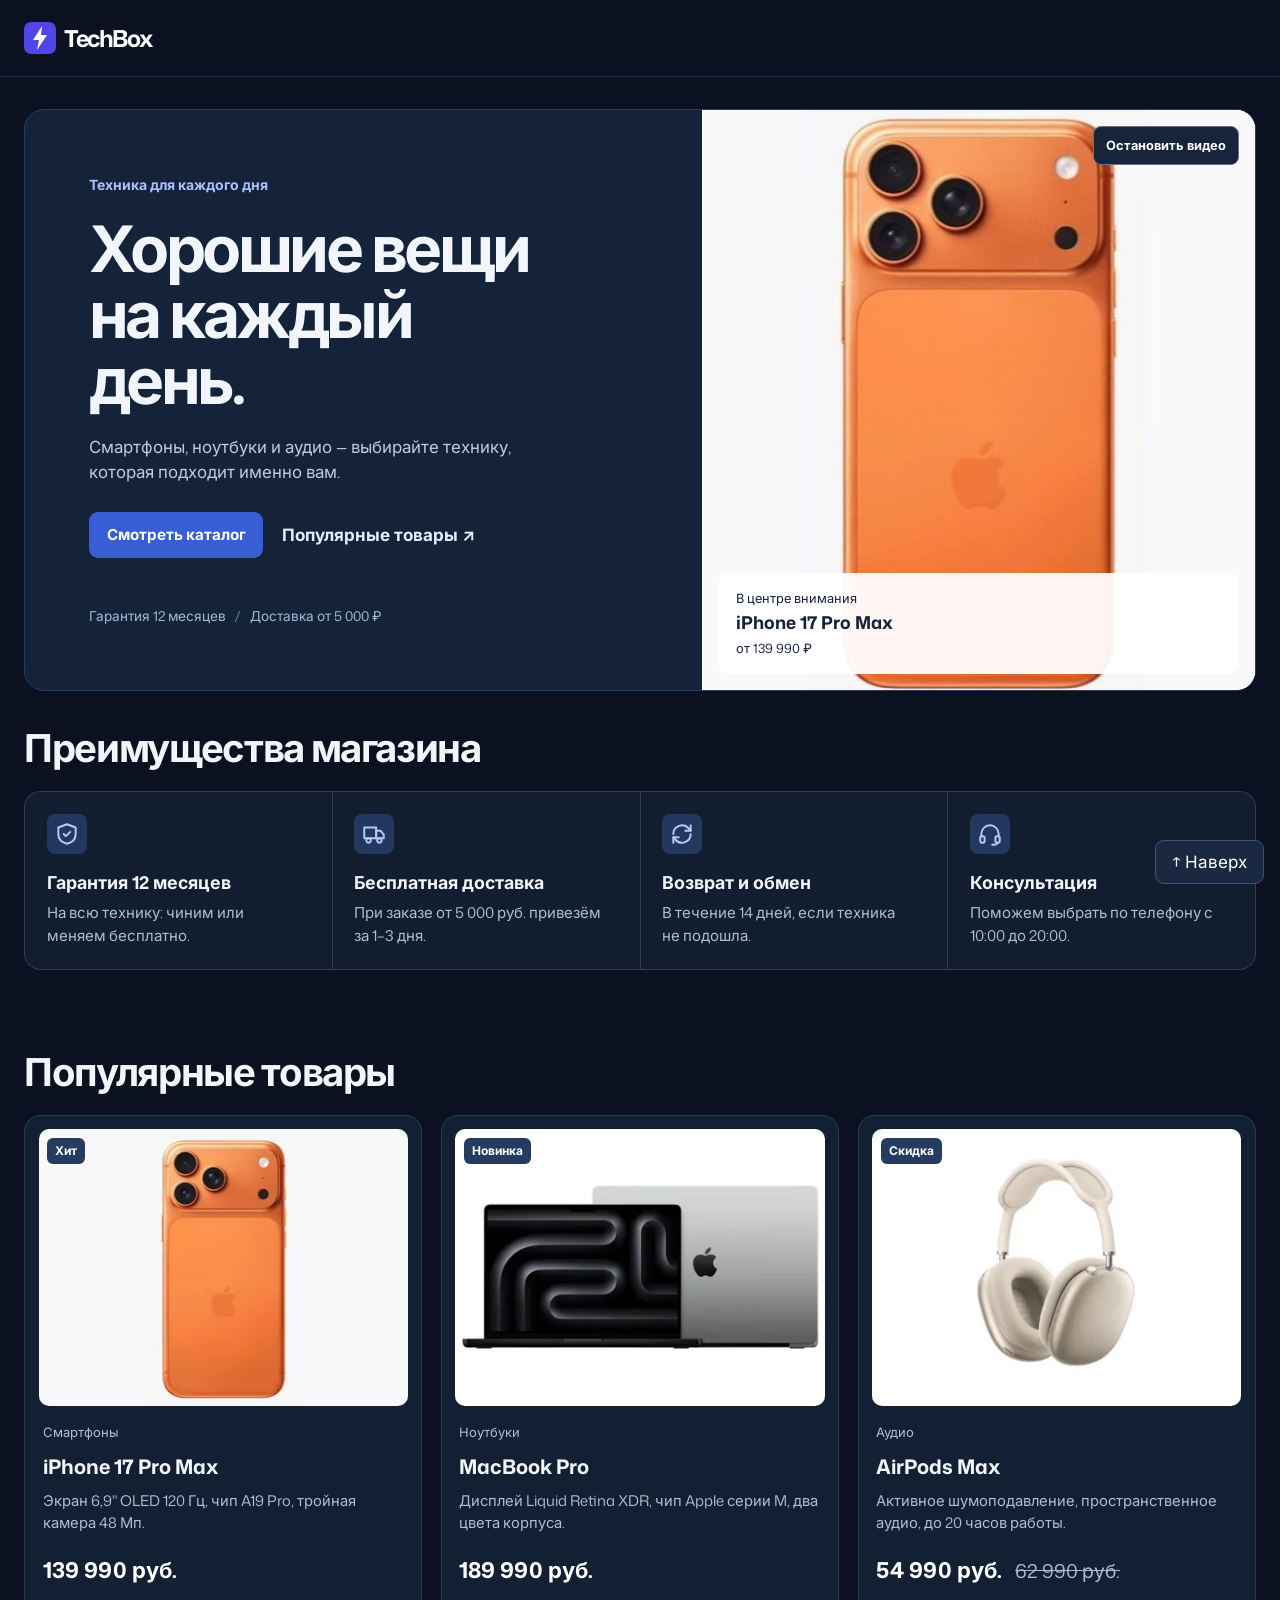
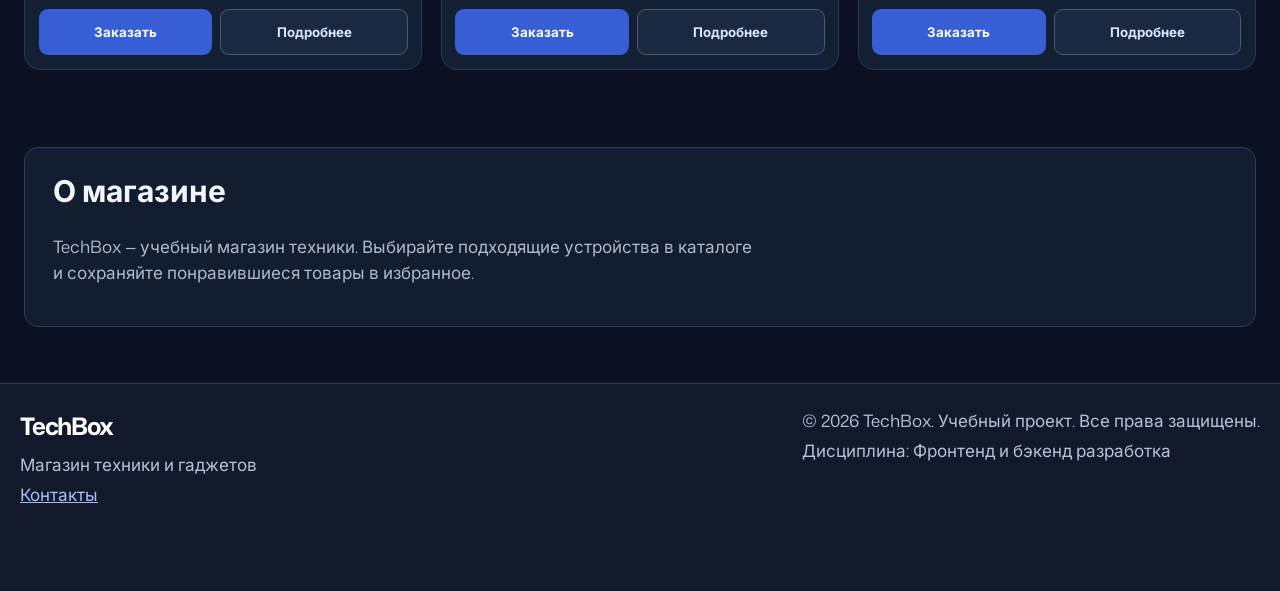
==== commit 2baa53f0: "Добавить видео товара на главную страницу" ====
--- a/index.html
+++ b/index.html
@@ -60,10 +60,16 @@
         </div>
         <p class="hero__note">Гарантия 12 месяцев <span aria-hidden="true"> / </span> Доставка от 5 000 ₽</p>
       </div>
-      <a class="hero__showcase" href="product.html" aria-label="Подробнее об iPhone 17 Pro Max">
-        <img src="images/product-1-800.jpg" alt="iPhone 17 Pro Max" width="800" height="600">
-        <span class="hero__product"><span>В центре внимания</span><strong>iPhone 17 Pro Max</strong><span>от 139 990 ₽</span></span>
-      </a>
+      <div class="hero__showcase">
+        <a class="hero__showcase-link" href="product.html" aria-label="Подробнее об iPhone 17 Pro Max">
+          <img src="images/product-1-800.jpg" alt="iPhone 17 Pro Max" width="800" height="600">
+          <video class="hero__video" id="hero-video" muted loop playsinline preload="metadata" poster="images/product-1-800.jpg" aria-hidden="true">
+            <source src="video/iphone-focus.webm" type="video/webm">
+          </video>
+          <span class="hero__product"><span>В центре внимания</span><strong>iPhone 17 Pro Max</strong><span>от 139 990 ₽</span></span>
+        </a>
+        <button class="hero__video-toggle" id="hero-video-toggle" type="button" hidden>Остановить видео</button>
+      </div>
     </section>
 
     <section class="section" id="advantages">
--- a/css/design.css
+++ b/css/design.css
@@ -1,3 +1,8 @@
+@font-face { font-family: 'Mona Sans'; src: url('../fonts/MonaSans-Regular.ttf') format('truetype'); font-style: normal; font-weight: 400; font-display: swap; }
+@font-face { font-family: 'Mona Sans'; src: url('../fonts/MonaSans-Bold.ttf') format('truetype'); font-style: normal; font-weight: 700; font-display: swap; }
+@font-face { font-family: 'Inter'; src: url('../fonts/Inter-Regular.ttf') format('truetype'); font-style: normal; font-weight: 400; font-display: swap; }
+@font-face { font-family: 'Inter'; src: url('../fonts/Inter-Bold.ttf') format('truetype'); font-style: normal; font-weight: 700; font-display: swap; }
+
 /* Визуальная система TechBox */
 :root {
   --color-bg: #0b1120;
@@ -14,7 +19,7 @@
   --container-width: 1240px;
   color-scheme: dark;
 }
-body { background: var(--color-bg); color: var(--color-text); font-family: 'Avenir Next', 'Segoe UI', sans-serif; }
+body { background: var(--color-bg); color: var(--color-text); font-family: 'Mona Sans', 'Inter', sans-serif; }
 :focus-visible { outline-color: #9bb3ff; }
 a { color: #aabfff; }
 a:hover { color: #d2dcff; }
@@ -45,7 +50,7 @@
 .hero__note span { margin: 0 .4rem; color: #6a83aa; }
 .hero__showcase { position: relative; display: block; min-height: 300px; overflow: hidden; background: #f4f4f6; color: #16223a; }
 .hero__showcase:hover { color: #16223a; }
-.hero__showcase img { display: block; width: 100%; height: 100%; min-height: 300px; object-fit: cover; }
+.hero__showcase img, .hero__video { display: block; width: 100%; height: 100%; min-height: 300px; object-fit: cover; }
 .hero__product { position: absolute; right: 1rem; bottom: 1rem; left: 1rem; display: flex; flex-direction: column; gap: .15rem; padding: 1rem 1.15rem; background: rgba(255,255,255,.94); border-radius: 12px; font-size: .8rem; }
 .hero__product strong { font-size: 1.1rem; }
 .section { margin-bottom: clamp(3rem, 6vw, 5rem); }
@@ -104,7 +109,7 @@
 .to-top:hover { background: #2a4165; }
 @media (min-width: 768px) {
   .hero { grid-template-columns: 1.1fr .9fr; min-height: 470px; }
-  .hero__showcase img { position: absolute; inset: 0; }
+  .hero__showcase img, .hero__video { position: absolute; inset: 0; }
   .site-header__inner { padding-block: 1rem; }
 }
 @media (min-width: 1024px) {
@@ -118,6 +123,12 @@
   .hero__link { align-self: flex-start; }
   .hero__note { margin-top: 2rem; }
   .hero__showcase { min-height: 260px; }
-  .hero__showcase img { height: 300px; }
+  .hero__showcase img, .hero__video { height: 300px; }
   .site-footer { padding-bottom: 5rem; }
 }
+
+.hero__showcase-link { display: block; width: 100%; height: 100%; color: inherit; }
+.hero__showcase-link:hover { color: inherit; }
+.hero__video { position: absolute; inset: 0; width: 100%; height: 100%; object-fit: cover; }
+.hero__video-toggle { position: absolute; top: 1rem; right: 1rem; z-index: 1; padding: .55rem .75rem; border: 1px solid #667389; border-radius: 8px; background: #17243b; color: #fff; font: inherit; font-size: .8rem; font-weight: 600; cursor: pointer; }
+@media (prefers-reduced-motion: reduce) { .hero__video { display: none; } }
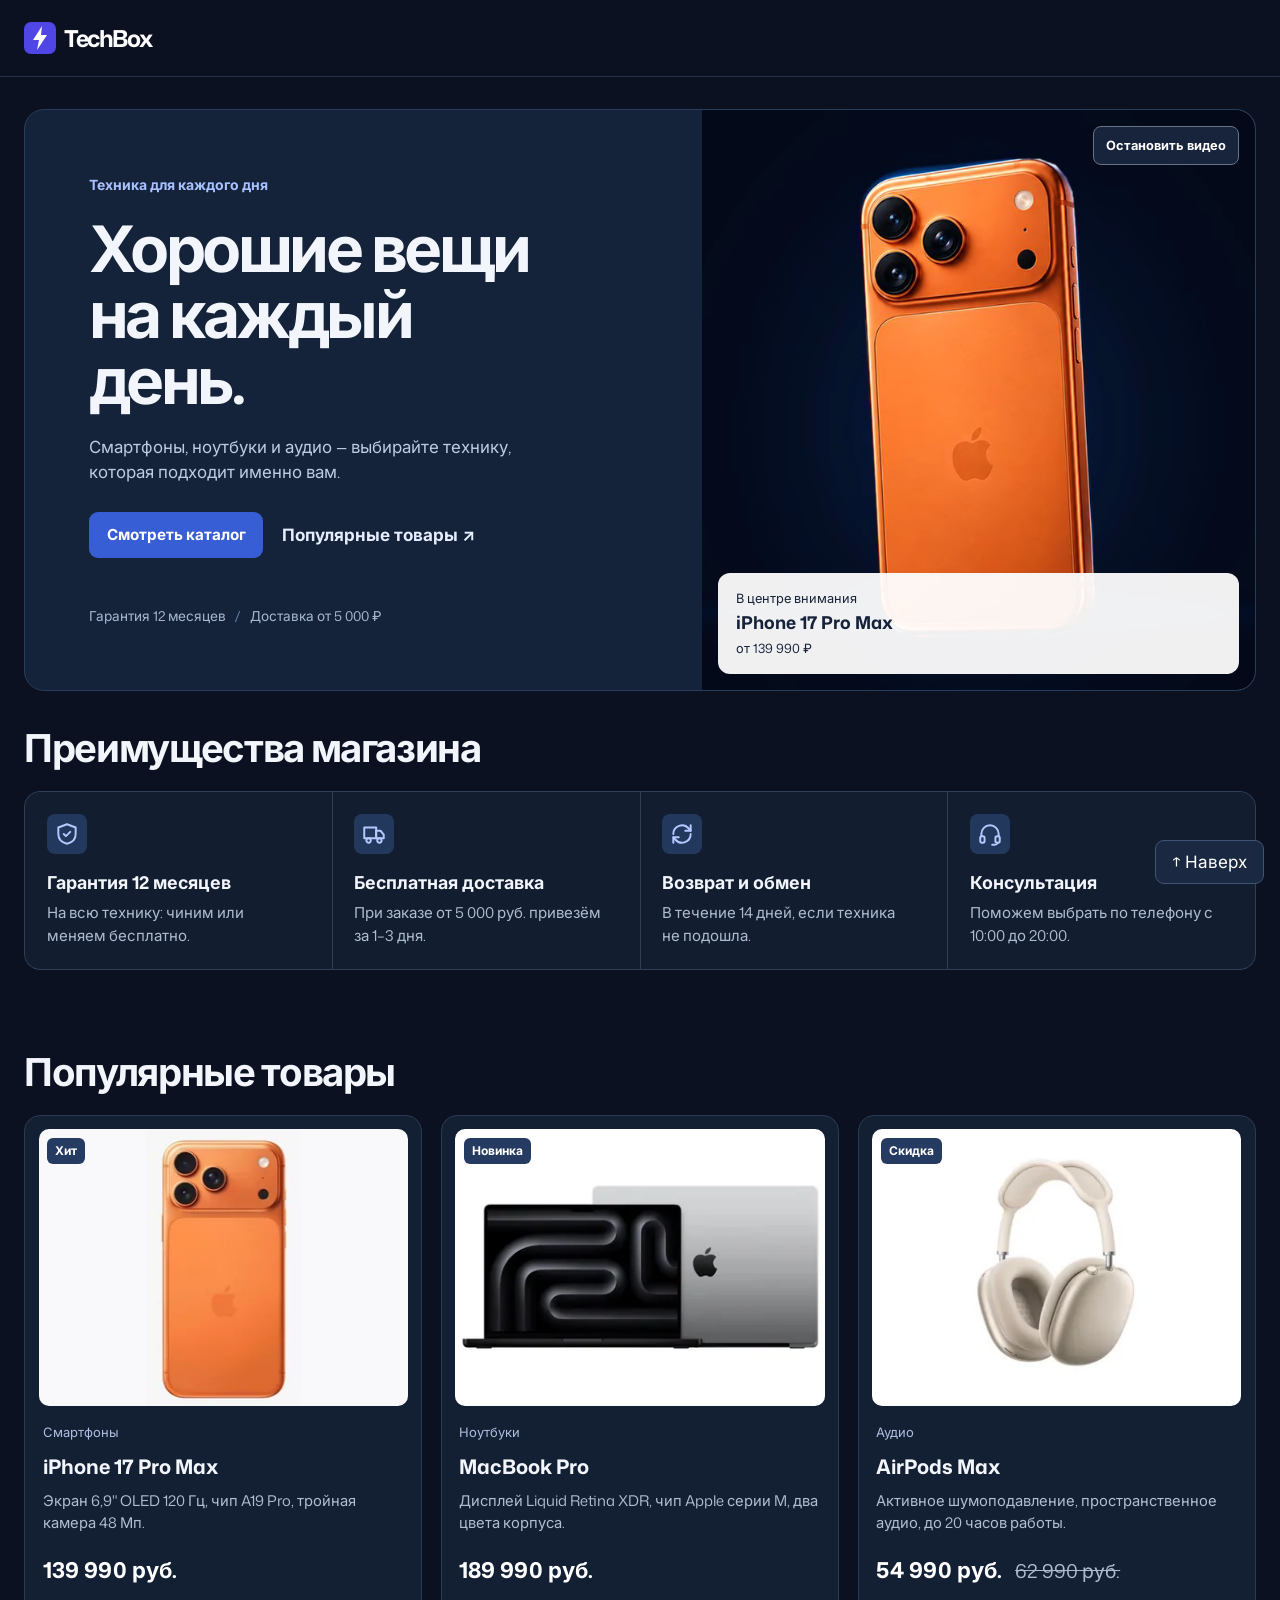
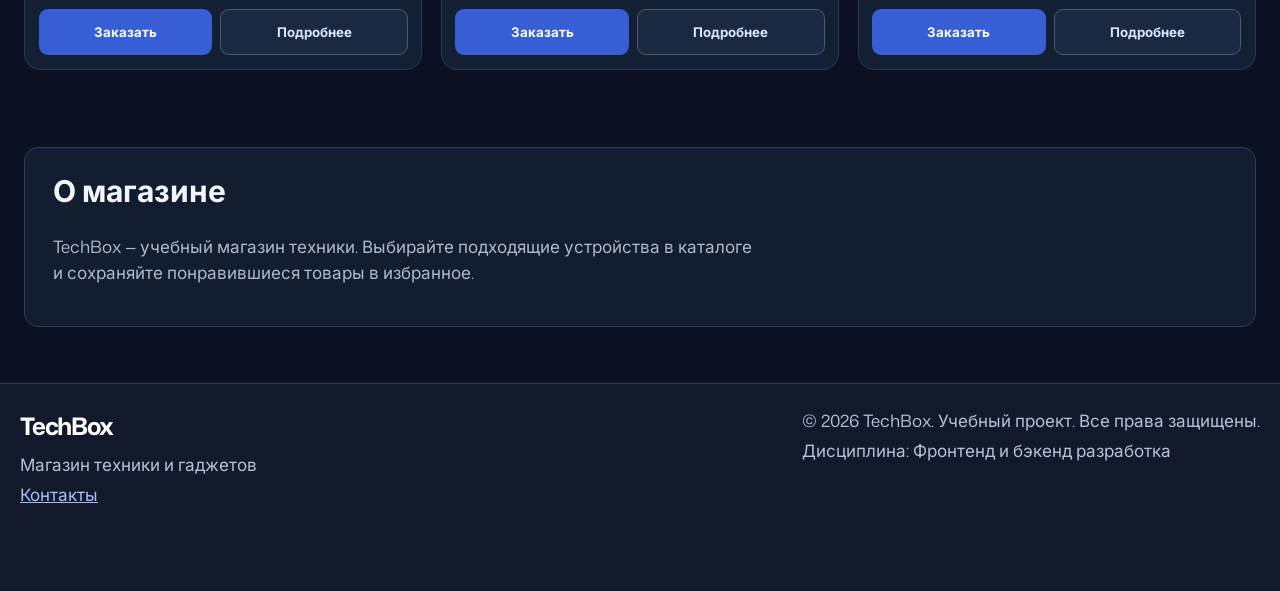
==== commit 6eef5d38: "Обновить анимацию товара на главной" ====
--- a/index.html
+++ b/index.html
@@ -62,9 +62,9 @@
       </div>
       <div class="hero__showcase">
         <a class="hero__showcase-link" href="product.html" aria-label="Подробнее об iPhone 17 Pro Max">
-          <img src="images/product-1-800.jpg" alt="iPhone 17 Pro Max" width="800" height="600">
-          <video class="hero__video" id="hero-video" muted loop playsinline preload="metadata" poster="images/product-1-800.jpg" aria-hidden="true">
-            <source src="video/iphone-focus.webm" type="video/webm">
+          <img src="images/iphone-hero.png" alt="iPhone 17 Pro Max" width="1448" height="1086">
+          <video class="hero__video" id="hero-video" muted loop playsinline preload="metadata" poster="images/iphone-hero.png" aria-hidden="true">
+            <source src="video/iphone-motion.webm" type="video/webm">
           </video>
           <span class="hero__product"><span>В центре внимания</span><strong>iPhone 17 Pro Max</strong><span>от 139 990 ₽</span></span>
         </a>
